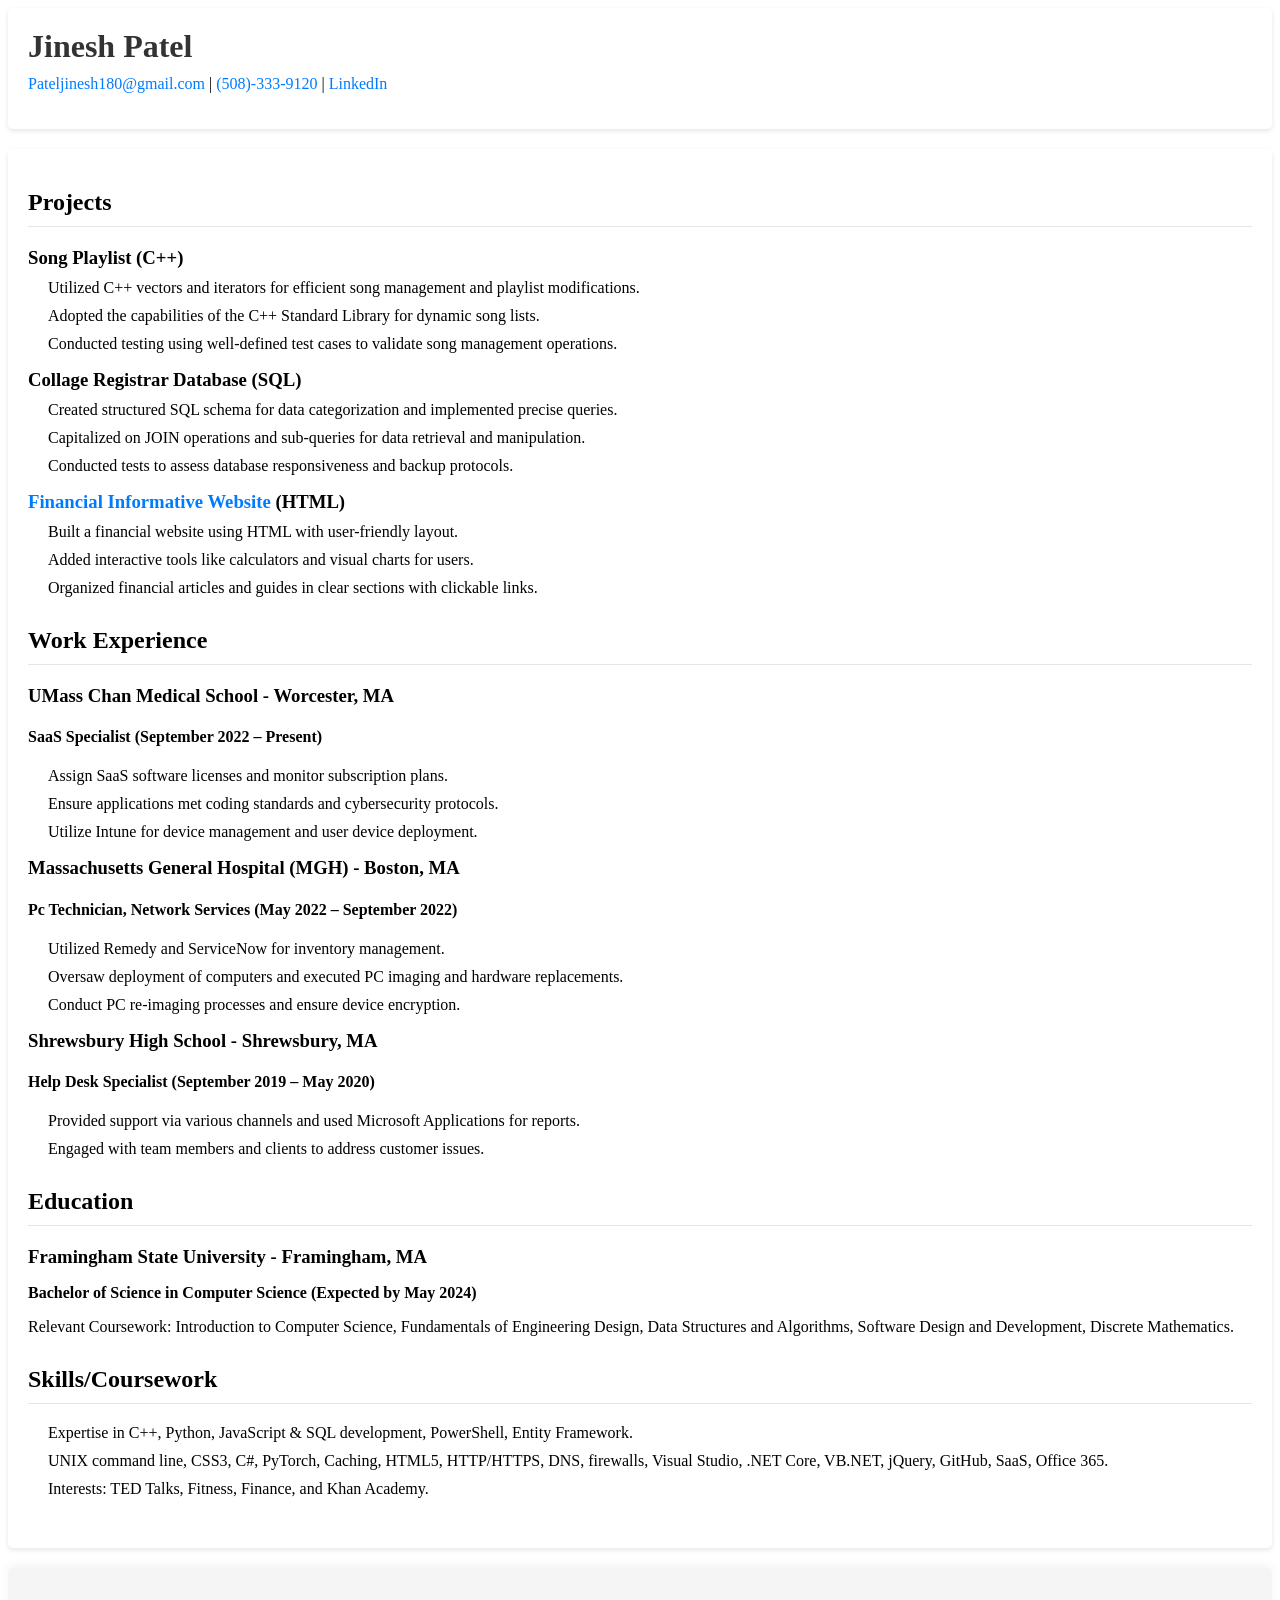
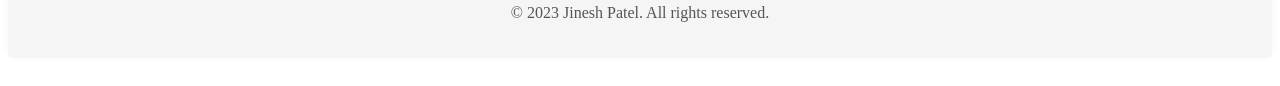
==== index.html @ bb711e5a "Add files via upload" ====
<!DOCTYPE html>
<html lang="en">

<head>
    <meta charset="UTF-8">
    <meta name="viewport" content="width=device-width, initial-scale=1.0">
    <title>Jinesh Patel - Resume</title>
    <link rel="stylesheet" type="text/css" href="styles.css">
    <style>
    body {
        display: flex;
        flex-direction: column;
        min-height: 100vh;
    }
        main {
        flex: 1;
    }

        section {
        margin-bottom: 30px;
    }

        header, main, footer {
            background-color: #fff;
            margin-bottom: 20px;
            padding: 20px;
            border-radius: 5px;
            box-shadow: 0px 2px 5px rgba(0, 0, 0, 0.1);
        }

        header h1 {
            margin: 0;
            color: #333;
        }

        header p {
            margin-top: 10px;
        }

        a {
            color: #007BFF;
            text-decoration: none;
        }

        a:hover {
            text-decoration: underline;
        }

        h2 {
            border-bottom: 1px solid #e5e5e5;
            padding-bottom: 10px;
            margin-top: 20px;
        }

        h3 {
            margin-top: 15px;
            margin-bottom: 10px;
            font-weight: bold;
        }

        ul {
            list-style-type: none;
            padding-left: 20px;
            margin-top: 0;
        }

        li {
            margin-bottom: 10px;
        }

        .skills {
            display: flex;
            flex-wrap: wrap;
            justify-content: start;
        }

        .skills li {
            flex: 0 1 calc(33.333% - 10px);
            box-sizing: border-box;
            margin-right: 10px;
        }


    footer {
        background-color: #f5f5f5;
        color: #555;
        padding: 20px 0;
        text-align: center;
        box-shadow: 0px -3px 10px rgba(0, 0, 0, 0.05);
    }

    .back-to-top {
        position: fixed;
        bottom: 50px;
        right: 20px;
        display: none;
        text-decoration: none;
        background-color: #333;
        color: #fff;
        padding: 10px 15px;
        border-radius: 50%; /* making it circle-shaped */
        font-weight: bold;
        box-shadow: 0 3px 10px rgba(0, 0, 0, 0.2); /* adding a subtle shadow */
        transition: opacity 0.3s ease-in-out;
    }

        .back-to-top:hover {
            opacity: 0.7;
        }
    </style>
</head>

<body>
    <header>
        <h1 class="banner">Jinesh Patel</h1>
        <p><a href="mailto:Pateljinesh180@gmail.com" >Pateljinesh180@gmail.com</a> | <a href="tel:+15083339120">(508)-333-9120</a> | <a href="http://www.linkedin.com/in/jineshptl" target="_blank">LinkedIn</a></p>
    </header>

    <main>
        <section>
            <h2>Projects</h2>
            <article>
                <h3>Song Playlist (C++)</h3>
                <ul>
                    <li>Utilized C++ vectors and iterators for efficient song management and playlist modifications.</li>
                    <li>Adopted the capabilities of the C++ Standard Library for dynamic song lists.</li>
                    <li>Conducted testing using well-defined test cases to validate song management operations.</li>
                </ul>
            </article>

            <article>
                <h3>Collage Registrar Database (SQL)</h3>
                <ul>
                    <li>Created structured SQL schema for data categorization and implemented precise queries.</li>
                    <li>Capitalized on JOIN operations and sub-queries for data retrieval and manipulation.</li>
                    <li>Conducted tests to assess database responsiveness and backup protocols.</li>
                </ul>
            </article>

            <article>
                <h3><a href="https://jineshptl.github.io/Myself/" target="_blank">Financial Informative Website</a> (HTML)</h3>
                <ul>
                    <li>Built a financial website using HTML with user-friendly layout.</li>
                    <li>Added interactive tools like calculators and visual charts for users.</li>
                    <li>Organized financial articles and guides in clear sections with clickable links.</li>
                </ul>
            </article>
        </section>

        <section>
            <h2>Work Experience</h2>
            <!-- UMass Experience -->
            <article>
                <h3>UMass Chan Medical School - Worcester, MA</h3>
                <h4>SaaS Specialist (September 2022 – Present)</h4>
                <ul>
                    <li>Assign SaaS software licenses and monitor subscription plans.</li>
                    <li>Ensure applications met coding standards and cybersecurity protocols.</li>
                    <li>Utilize Intune for device management and user device deployment.</li>
                </ul>
            </article>

            <!-- MGH Experience -->
            <article>
                <h3>Massachusetts General Hospital (MGH) - Boston, MA</h3>
                <h4>Pc Technician, Network Services (May 2022 – September 2022)</h4>
                <ul>
                    <li>Utilized Remedy and ServiceNow for inventory management.</li>
                    <li>Oversaw deployment of computers and executed PC imaging and hardware replacements.</li>
                    <li>Conduct PC re-imaging processes and ensure device encryption.</li>
                </ul>
            </article>

            <!-- Shrewsbury High School Experience -->
            <article>
                <h3>Shrewsbury High School - Shrewsbury, MA</h3>
                <h4>Help Desk Specialist (September 2019 – May 2020)</h4>
                <ul>
                    <li>Provided support via various channels and used Microsoft Applications for reports.</li>
                    <li>Engaged with team members and clients to address customer issues.</li>
                </ul>
            </article>
        </section>

        <section>
            <h2>Education</h2>
            <article>
                <h3>Framingham State University - Framingham, MA</h3>
                <p><strong>Bachelor of Science in Computer Science (Expected by May 2024)</strong></p>
                <p>Relevant Coursework: Introduction to Computer Science, Fundamentals of Engineering Design, Data Structures and Algorithms, Software Design and Development, Discrete Mathematics.</p>
            </article>
        </section>

        <section>
            <h2>Skills/Coursework</h2>
            <ul>
                <li>Expertise in C++, Python, JavaScript & SQL development, PowerShell, Entity Framework.</li>
                <li>UNIX command line, CSS3, C#, PyTorch, Caching, HTML5, HTTP/HTTPS, DNS, firewalls, Visual Studio, .NET Core, VB.NET, jQuery, GitHub, SaaS, Office 365.</li>
                <li>Interests: TED Talks, Fitness, Finance, and Khan Academy.</li>
            </ul>
        </section>
    </main>

    <footer>
        <p>&copy; 2023 Jinesh Patel. All rights reserved.</p>
    </footer>

    <a href="#" class="back-to-top">Back to Top</a>

    <script>
        // Debounce function to limit the frequency of scroll event
        function debounce(func, wait = 10, immediate = true) {
            let timeout;
            return function () {
                const context = this,
                    args = arguments;
                const later = function () {
                    timeout = null;
                    if (!immediate) func.apply(context, args);
                };
                const callNow = immediate && !timeout;
                clearTimeout(timeout);
                timeout = setTimeout(later, wait);
                if (callNow) func.apply(context, args);
            };
        }

        // Smooth scroll to top when clicking the "Back to Top" button
        document.querySelector('.back-to-top').addEventListener('click', function (e) {
            e.preventDefault();
            window.scrollTo({ top: 0, behavior: 'smooth' });
        });

        // Display the "Back to Top" button when scrolled down
        function displayBackToTopBtn() {
            const scrollPosition = window.scrollY;
            const backToTopBtn = document.querySelector('.back-to-top');

            if (scrollPosition > 200) {
                backToTopBtn.style.display = 'block';
            } else {
                backToTopBtn.style.display = 'none';
            }
        }

        window.addEventListener('scroll', debounce(displayBackToTopBtn));
    </script>
</body>

</html>
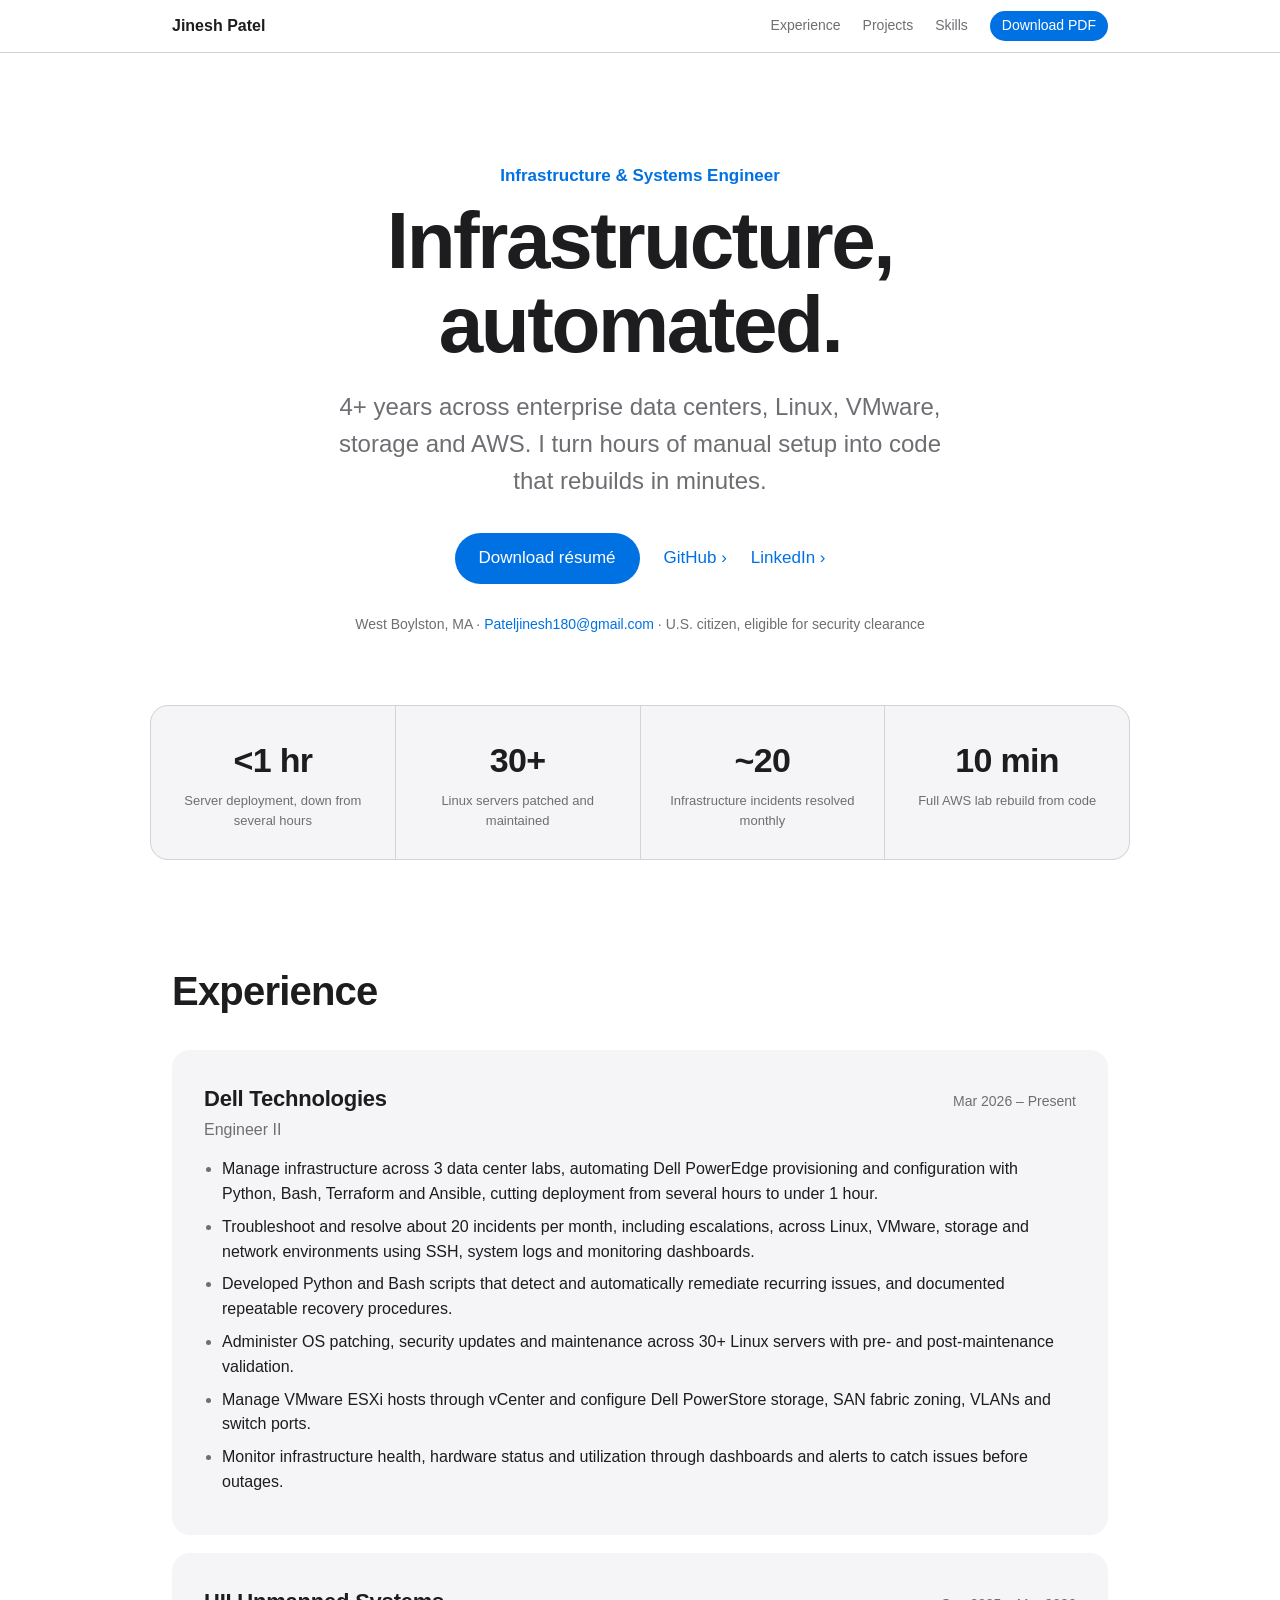
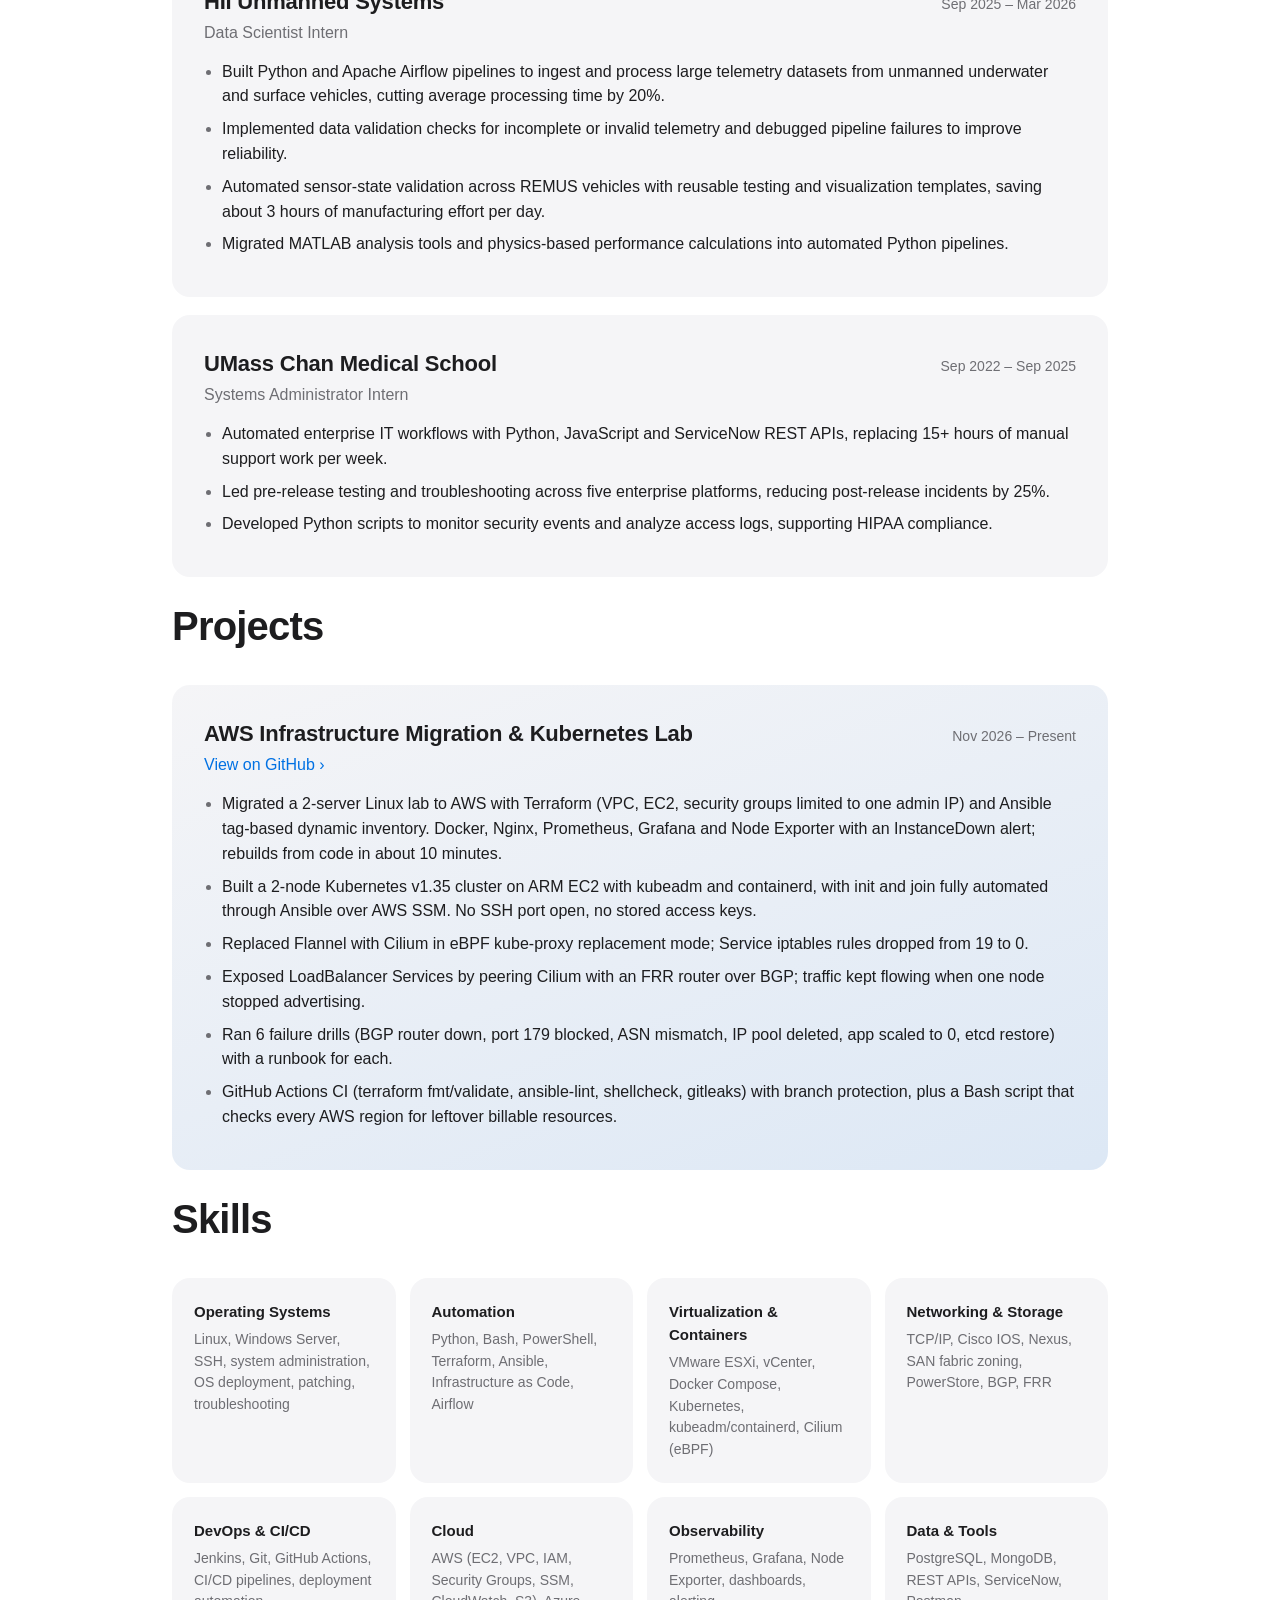
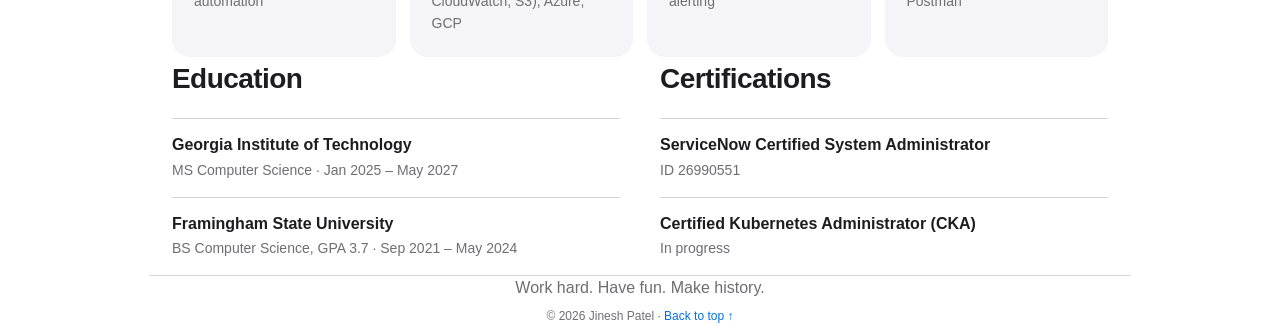
==== commit c5dac87c: "Redesign resume site with 2026 resume" ====
--- a/index.html
+++ b/index.html
@@ -1,250 +1,119 @@
 <!DOCTYPE html>
 <html lang="en">
-
 <head>
-    <meta charset="UTF-8">
-    <meta name="viewport" content="width=device-width, initial-scale=1.0">
-    <title>Jinesh Patel - Resume</title>
-    <link rel="stylesheet" type="text/css" href="styles.css">
-    <style>
-    body {
-        display: flex;
-        flex-direction: column;
-        min-height: 100vh;
-    }
-        main {
-        flex: 1;
-    }
-
-        section {
-        margin-bottom: 30px;
-    }
-
-        header, main, footer {
-            background-color: #fff;
-            margin-bottom: 20px;
-            padding: 20px;
-            border-radius: 5px;
-            box-shadow: 0px 2px 5px rgba(0, 0, 0, 0.1);
-        }
-
-        header h1 {
-            margin: 0;
-            color: #333;
-        }
-
-        header p {
-            margin-top: 10px;
-        }
-
-        a {
-            color: #007BFF;
-            text-decoration: none;
-        }
-
-        a:hover {
-            text-decoration: underline;
-        }
-
-        h2 {
-            border-bottom: 1px solid #e5e5e5;
-            padding-bottom: 10px;
-            margin-top: 20px;
-        }
-
-        h3 {
-            margin-top: 15px;
-            margin-bottom: 10px;
-            font-weight: bold;
-        }
-
-        ul {
-            list-style-type: none;
-            padding-left: 20px;
-            margin-top: 0;
-        }
-
-        li {
-            margin-bottom: 10px;
-        }
-
-        .skills {
-            display: flex;
-            flex-wrap: wrap;
-            justify-content: start;
-        }
-
-        .skills li {
-            flex: 0 1 calc(33.333% - 10px);
-            box-sizing: border-box;
-            margin-right: 10px;
-        }
-
-
-    footer {
-        background-color: #f5f5f5;
-        color: #555;
-        padding: 20px 0;
-        text-align: center;
-        box-shadow: 0px -3px 10px rgba(0, 0, 0, 0.05);
-    }
-
-    .back-to-top {
-        position: fixed;
-        bottom: 50px;
-        right: 20px;
-        display: none;
-        text-decoration: none;
-        background-color: #333;
-        color: #fff;
-        padding: 10px 15px;
-        border-radius: 50%; /* making it circle-shaped */
-        font-weight: bold;
-        box-shadow: 0 3px 10px rgba(0, 0, 0, 0.2); /* adding a subtle shadow */
-        transition: opacity 0.3s ease-in-out;
-    }
-
-        .back-to-top:hover {
-            opacity: 0.7;
-        }
-    </style>
+  <meta charset="UTF-8">
+  <meta name="viewport" content="width=device-width, initial-scale=1.0">
+  <title>Jinesh Patel · Infrastructure Engineer</title>
+  <meta name="description" content="Jinesh Patel, Infrastructure and Systems Engineer. Linux, VMware, AWS, Kubernetes, Terraform, Ansible.">
+  <meta name="color-scheme" content="light dark">
+  <link rel="stylesheet" href="style.css">
 </head>
-
 <body>
-    <header>
-        <h1 class="banner">Jinesh Patel</h1>
-        <p><a href="mailto:Pateljinesh180@gmail.com" >Pateljinesh180@gmail.com</a> | <a href="tel:+15083339120">(508)-333-9120</a> | <a href="http://www.linkedin.com/in/jineshptl" target="_blank">LinkedIn</a></p>
-    </header>
-
-    <main>
-        <section>
-            <h2>Projects</h2>
-            <article>
-                <h3>Song Playlist (C++)</h3>
-                <ul>
-                    <li>Utilized C++ vectors and iterators for efficient song management and playlist modifications.</li>
-                    <li>Adopted the capabilities of the C++ Standard Library for dynamic song lists.</li>
-                    <li>Conducted testing using well-defined test cases to validate song management operations.</li>
-                </ul>
-            </article>
-
-            <article>
-                <h3>Collage Registrar Database (SQL)</h3>
-                <ul>
-                    <li>Created structured SQL schema for data categorization and implemented precise queries.</li>
-                    <li>Capitalized on JOIN operations and sub-queries for data retrieval and manipulation.</li>
-                    <li>Conducted tests to assess database responsiveness and backup protocols.</li>
-                </ul>
-            </article>
-
-            <article>
-                <h3><a href="https://jineshptl.github.io/Myself/" target="_blank">Financial Informative Website</a> (HTML)</h3>
-                <ul>
-                    <li>Built a financial website using HTML with user-friendly layout.</li>
-                    <li>Added interactive tools like calculators and visual charts for users.</li>
-                    <li>Organized financial articles and guides in clear sections with clickable links.</li>
-                </ul>
-            </article>
-        </section>
-
-        <section>
-            <h2>Work Experience</h2>
-            <!-- UMass Experience -->
-            <article>
-                <h3>UMass Chan Medical School - Worcester, MA</h3>
-                <h4>SaaS Specialist (September 2022 – Present)</h4>
-                <ul>
-                    <li>Assign SaaS software licenses and monitor subscription plans.</li>
-                    <li>Ensure applications met coding standards and cybersecurity protocols.</li>
-                    <li>Utilize Intune for device management and user device deployment.</li>
-                </ul>
-            </article>
-
-            <!-- MGH Experience -->
-            <article>
-                <h3>Massachusetts General Hospital (MGH) - Boston, MA</h3>
-                <h4>Pc Technician, Network Services (May 2022 – September 2022)</h4>
-                <ul>
-                    <li>Utilized Remedy and ServiceNow for inventory management.</li>
-                    <li>Oversaw deployment of computers and executed PC imaging and hardware replacements.</li>
-                    <li>Conduct PC re-imaging processes and ensure device encryption.</li>
-                </ul>
-            </article>
-
-            <!-- Shrewsbury High School Experience -->
-            <article>
-                <h3>Shrewsbury High School - Shrewsbury, MA</h3>
-                <h4>Help Desk Specialist (September 2019 – May 2020)</h4>
-                <ul>
-                    <li>Provided support via various channels and used Microsoft Applications for reports.</li>
-                    <li>Engaged with team members and clients to address customer issues.</li>
-                </ul>
-            </article>
-        </section>
-
-        <section>
-            <h2>Education</h2>
-            <article>
-                <h3>Framingham State University - Framingham, MA</h3>
-                <p><strong>Bachelor of Science in Computer Science (Expected by May 2024)</strong></p>
-                <p>Relevant Coursework: Introduction to Computer Science, Fundamentals of Engineering Design, Data Structures and Algorithms, Software Design and Development, Discrete Mathematics.</p>
-            </article>
-        </section>
-
-        <section>
-            <h2>Skills/Coursework</h2>
-            <ul>
-                <li>Expertise in C++, Python, JavaScript & SQL development, PowerShell, Entity Framework.</li>
-                <li>UNIX command line, CSS3, C#, PyTorch, Caching, HTML5, HTTP/HTTPS, DNS, firewalls, Visual Studio, .NET Core, VB.NET, jQuery, GitHub, SaaS, Office 365.</li>
-                <li>Interests: TED Talks, Fitness, Finance, and Khan Academy.</li>
-            </ul>
-        </section>
-    </main>
-
-    <footer>
-        <p>&copy; 2023 Jinesh Patel. All rights reserved.</p>
-    </footer>
-
-    <a href="#" class="back-to-top">Back to Top</a>
-
-    <script>
-        // Debounce function to limit the frequency of scroll event
-        function debounce(func, wait = 10, immediate = true) {
-            let timeout;
-            return function () {
-                const context = this,
-                    args = arguments;
-                const later = function () {
-                    timeout = null;
-                    if (!immediate) func.apply(context, args);
-                };
-                const callNow = immediate && !timeout;
-                clearTimeout(timeout);
-                timeout = setTimeout(later, wait);
-                if (callNow) func.apply(context, args);
-            };
-        }
-
-        // Smooth scroll to top when clicking the "Back to Top" button
-        document.querySelector('.back-to-top').addEventListener('click', function (e) {
-            e.preventDefault();
-            window.scrollTo({ top: 0, behavior: 'smooth' });
-        });
-
-        // Display the "Back to Top" button when scrolled down
-        function displayBackToTopBtn() {
-            const scrollPosition = window.scrollY;
-            const backToTopBtn = document.querySelector('.back-to-top');
-
-            if (scrollPosition > 200) {
-                backToTopBtn.style.display = 'block';
-            } else {
-                backToTopBtn.style.display = 'none';
-            }
-        }
-
-        window.addEventListener('scroll', debounce(displayBackToTopBtn));
-    </script>
+<nav>
+  <div class="wrap nav-inner">
+    <a href="#top" class="brand">Jinesh Patel</a>
+    <div class="nav-links">
+      <a href="#experience">Experience</a>
+      <a href="#projects">Projects</a>
+      <a href="#skills">Skills</a>
+      <a href="Jinesh_Patel_Resume.pdf" class="pill" download>Download PDF</a>
+    </div>
+  </div>
+</nav>
+<header id="top" class="hero wrap">
+  <p class="eyebrow">Infrastructure &amp; Systems Engineer</p>
+  <h1>Infrastructure,<br>automated.</h1>
+  <p class="lede">4+ years across enterprise data centers, Linux, VMware, storage and AWS. I turn hours of manual setup into code that rebuilds in minutes.</p>
+  <div class="cta">
+    <a class="btn primary" href="Jinesh_Patel_Resume.pdf" download>Download résumé</a>
+    <a class="btn link" href="https://github.com/jineshptl">GitHub ›</a>
+    <a class="btn link" href="https://www.linkedin.com/in/jineshptl/">LinkedIn ›</a>
+  </div>
+  <p class="meta">West Boylston, MA · <a href="mailto:Pateljinesh180@gmail.com">Pateljinesh180@gmail.com</a> · U.S. citizen, eligible for security clearance</p>
+</header>
+<section class="stats wrap">
+  <div><span class="num">&lt;1 hr</span><span class="label">Server deployment, down from several hours</span></div>
+  <div><span class="num">30+</span><span class="label">Linux servers patched and maintained</span></div>
+  <div><span class="num">~20</span><span class="label">Infrastructure incidents resolved monthly</span></div>
+  <div><span class="num">10 min</span><span class="label">Full AWS lab rebuild from code</span></div>
+</section>
+<section id="experience" class="wrap">
+  <h2>Experience</h2>
+  <article class="card">
+    <div class="row"><h3>Dell Technologies</h3><span class="date">Mar 2026 – Present</span></div>
+    <p class="role">Engineer II</p>
+    <ul>
+      <li>Manage infrastructure across 3 data center labs, automating Dell PowerEdge provisioning and configuration with Python, Bash, Terraform and Ansible, cutting deployment from several hours to under 1 hour.</li>
+      <li>Troubleshoot and resolve about 20 incidents per month, including escalations, across Linux, VMware, storage and network environments using SSH, system logs and monitoring dashboards.</li>
+      <li>Developed Python and Bash scripts that detect and automatically remediate recurring issues, and documented repeatable recovery procedures.</li>
+      <li>Administer OS patching, security updates and maintenance across 30+ Linux servers with pre- and post-maintenance validation.</li>
+      <li>Manage VMware ESXi hosts through vCenter and configure Dell PowerStore storage, SAN fabric zoning, VLANs and switch ports.</li>
+      <li>Monitor infrastructure health, hardware status and utilization through dashboards and alerts to catch issues before outages.</li>
+    </ul>
+  </article>
+  <article class="card">
+    <div class="row"><h3>HII Unmanned Systems</h3><span class="date">Sep 2025 – Mar 2026</span></div>
+    <p class="role">Data Scientist Intern</p>
+    <ul>
+      <li>Built Python and Apache Airflow pipelines to ingest and process large telemetry datasets from unmanned underwater and surface vehicles, cutting average processing time by 20%.</li>
+      <li>Implemented data validation checks for incomplete or invalid telemetry and debugged pipeline failures to improve reliability.</li>
+      <li>Automated sensor-state validation across REMUS vehicles with reusable testing and visualization templates, saving about 3 hours of manufacturing effort per day.</li>
+      <li>Migrated MATLAB analysis tools and physics-based performance calculations into automated Python pipelines.</li>
+    </ul>
+  </article>
+  <article class="card">
+    <div class="row"><h3>UMass Chan Medical School</h3><span class="date">Sep 2022 – Sep 2025</span></div>
+    <p class="role">Systems Administrator Intern</p>
+    <ul>
+      <li>Automated enterprise IT workflows with Python, JavaScript and ServiceNow REST APIs, replacing 15+ hours of manual support work per week.</li>
+      <li>Led pre-release testing and troubleshooting across five enterprise platforms, reducing post-release incidents by 25%.</li>
+      <li>Developed Python scripts to monitor security events and analyze access logs, supporting HIPAA compliance.</li>
+    </ul>
+  </article>
+</section>
+<section id="projects" class="wrap">
+  <h2>Projects</h2>
+  <article class="card feature">
+    <div class="row"><h3>AWS Infrastructure Migration &amp; Kubernetes Lab</h3><span class="date">Nov 2026 – Present</span></div>
+    <p class="role"><a href="https://github.com/jineshptl/aws-infrastructure-migration">View on GitHub ›</a></p>
+    <ul>
+      <li>Migrated a 2-server Linux lab to AWS with Terraform (VPC, EC2, security groups limited to one admin IP) and Ansible tag-based dynamic inventory. Docker, Nginx, Prometheus, Grafana and Node Exporter with an InstanceDown alert; rebuilds from code in about 10 minutes.</li>
+      <li>Built a 2-node Kubernetes v1.35 cluster on ARM EC2 with kubeadm and containerd, with init and join fully automated through Ansible over AWS SSM. No SSH port open, no stored access keys.</li>
+      <li>Replaced Flannel with Cilium in eBPF kube-proxy replacement mode; Service iptables rules dropped from 19 to 0.</li>
+      <li>Exposed LoadBalancer Services by peering Cilium with an FRR router over BGP; traffic kept flowing when one node stopped advertising.</li>
+      <li>Ran 6 failure drills (BGP router down, port 179 blocked, ASN mismatch, IP pool deleted, app scaled to 0, etcd restore) with a runbook for each.</li>
+      <li>GitHub Actions CI (terraform fmt/validate, ansible-lint, shellcheck, gitleaks) with branch protection, plus a Bash script that checks every AWS region for leftover billable resources.</li>
+    </ul>
+  </article>
+</section>
+<section id="skills" class="wrap">
+  <h2>Skills</h2>
+  <div class="grid">
+    <div class="tile"><h4>Operating Systems</h4><p>Linux, Windows Server, SSH, system administration, OS deployment, patching, troubleshooting</p></div>
+    <div class="tile"><h4>Automation</h4><p>Python, Bash, PowerShell, Terraform, Ansible, Infrastructure as Code, Airflow</p></div>
+    <div class="tile"><h4>Virtualization &amp; Containers</h4><p>VMware ESXi, vCenter, Docker Compose, Kubernetes, kubeadm/containerd, Cilium (eBPF)</p></div>
+    <div class="tile"><h4>Networking &amp; Storage</h4><p>TCP/IP, Cisco IOS, Nexus, SAN fabric zoning, PowerStore, BGP, FRR</p></div>
+    <div class="tile"><h4>DevOps &amp; CI/CD</h4><p>Jenkins, Git, GitHub Actions, CI/CD pipelines, deployment automation</p></div>
+    <div class="tile"><h4>Cloud</h4><p>AWS (EC2, VPC, IAM, Security Groups, SSM, CloudWatch, S3), Azure, GCP</p></div>
+    <div class="tile"><h4>Observability</h4><p>Prometheus, Grafana, Node Exporter, dashboards, alerting</p></div>
+    <div class="tile"><h4>Data &amp; Tools</h4><p>PostgreSQL, MongoDB, REST APIs, ServiceNow, Postman</p></div>
+  </div>
+</section>
+<section id="education" class="wrap two-col">
+  <div>
+    <h2>Education</h2>
+    <div class="line"><strong>Georgia Institute of Technology</strong><span>MS Computer Science · Jan 2025 – May 2027</span></div>
+    <div class="line"><strong>Framingham State University</strong><span>BS Computer Science, GPA 3.7 · Sep 2021 – May 2024</span></div>
+  </div>
+  <div>
+    <h2>Certifications</h2>
+    <div class="line"><strong>ServiceNow Certified System Administrator</strong><span>ID 26990551</span></div>
+    <div class="line"><strong>Certified Kubernetes Administrator (CKA)</strong><span>In progress</span></div>
+  </div>
+</section>
+<footer class="wrap">
+  <p>Work hard. Have fun. Make history.</p>
+  <p class="fine">© 2026 Jinesh Patel · <a href="#top">Back to top ↑</a></p>
+</footer>
 </body>
-
-</html>+</html>
--- a/style.css
+++ b/style.css
@@ -0,0 +1,94 @@
+:root {
+  --bg: #ffffff;
+  --bg-alt: #f5f5f7;
+  --text: #1d1d1f;
+  --muted: #6e6e73;
+  --line: #d2d2d7;
+  --accent: #0071e3;
+}
+@media (prefers-color-scheme: dark) {
+  :root {
+    --bg: #000000;
+    --bg-alt: #161617;
+    --text: #f5f5f7;
+    --muted: #a1a1a6;
+    --line: #333336;
+    --accent: #2997ff;
+  }
+}
+* { box-sizing: border-box; margin: 0; padding: 0; }
+html { scroll-behavior: smooth; scroll-padding-top: 64px; }
+body {
+  font-family: -apple-system, BlinkMacSystemFont, "SF Pro Text", "Inter", "Helvetica Neue", Arial, sans-serif;
+  background: var(--bg);
+  color: var(--text);
+  line-height: 1.55;
+  -webkit-font-smoothing: antialiased;
+}
+a { color: var(--accent); text-decoration: none; }
+a:hover { text-decoration: underline; }
+.wrap { max-width: 980px; margin: 0 auto; padding: 0 22px; }
+nav {
+  position: sticky; top: 0; z-index: 10;
+  background: color-mix(in srgb, var(--bg) 72%, transparent);
+  backdrop-filter: saturate(180%) blur(20px);
+  -webkit-backdrop-filter: saturate(180%) blur(20px);
+  border-bottom: 1px solid var(--line);
+}
+.nav-inner { display: flex; justify-content: space-between; align-items: center; height: 52px; }
+.brand { color: var(--text); font-weight: 600; }
+.nav-links { display: flex; gap: 22px; align-items: center; font-size: 14px; }
+.nav-links a { color: var(--muted); }
+.nav-links a:hover { color: var(--text); text-decoration: none; }
+.nav-links .pill { color: #fff; background: var(--accent); padding: 4px 12px; border-radius: 980px; }
+.hero { text-align: center; padding-top: 110px; padding-bottom: 70px; }
+.eyebrow { color: var(--accent); font-weight: 600; font-size: 17px; margin-bottom: 10px; }
+h1 { font-size: clamp(44px, 8vw, 80px); line-height: 1.04; letter-spacing: -0.03em; font-weight: 700; }
+.lede { font-size: clamp(19px, 2.4vw, 24px); color: var(--muted); max-width: 640px; margin: 22px auto 0; }
+.cta { display: flex; gap: 24px; justify-content: center; align-items: center; margin-top: 34px; flex-wrap: wrap; }
+.btn { font-size: 17px; }
+.btn.primary { background: var(--accent); color: #fff; padding: 12px 24px; border-radius: 980px; }
+.btn.primary:hover { text-decoration: none; filter: brightness(1.08); }
+.meta { margin-top: 30px; font-size: 14px; color: var(--muted); }
+.stats {
+  display: grid; grid-template-columns: repeat(4, 1fr); gap: 1px;
+  background: var(--line); border: 1px solid var(--line); border-radius: 18px; overflow: hidden;
+  padding: 0; margin-bottom: 100px;
+}
+.stats div { background: var(--bg-alt); padding: 28px 20px; text-align: center; }
+.num { display: block; font-size: 34px; font-weight: 700; letter-spacing: -0.02em; }
+.label { display: block; font-size: 13px; color: var(--muted); margin-top: 4px; }
+section { margin-bottom: 100px; }
+h2 { font-size: 40px; letter-spacing: -0.02em; margin-bottom: 28px; }
+.card { background: var(--bg-alt); border-radius: 18px; padding: 32px; margin-bottom: 18px; }
+.card.feature { background: linear-gradient(160deg, var(--bg-alt), color-mix(in srgb, var(--accent) 10%, var(--bg-alt))); }
+.row { display: flex; justify-content: space-between; align-items: baseline; gap: 16px; flex-wrap: wrap; }
+h3 { font-size: 22px; letter-spacing: -0.01em; }
+.date { color: var(--muted); font-size: 14px; white-space: nowrap; }
+.role { color: var(--muted); margin: 2px 0 14px; }
+ul { padding-left: 18px; }
+li { margin-bottom: 8px; }
+li::marker { color: var(--muted); }
+.grid { display: grid; grid-template-columns: repeat(auto-fill, minmax(220px, 1fr)); gap: 14px; }
+.tile { background: var(--bg-alt); border-radius: 18px; padding: 22px; }
+h4 { font-size: 15px; margin-bottom: 6px; }
+.tile p { font-size: 14px; color: var(--muted); }
+.two-col { display: grid; grid-template-columns: 1fr 1fr; gap: 40px; }
+.two-col h2 { font-size: 28px; margin-bottom: 18px; }
+.line { padding: 14px 0; border-top: 1px solid var(--line); }
+.line strong { display: block; }
+.line span { color: var(--muted); font-size: 14px; }
+footer { text-align: center; padding: 30px 22px 60px; border-top: 1px solid var(--line); color: var(--muted); }
+.fine { font-size: 12px; margin-top: 6px; }
+@media (max-width: 720px) {
+  .stats { grid-template-columns: 1fr 1fr; }
+  .two-col { grid-template-columns: 1fr; }
+  .nav-links a:not(.pill) { display: none; }
+  .card { padding: 24px; }
+}
+@media print {
+  nav, .cta, footer { display: none; }
+  body { background: #fff; color: #000; }
+  .card, .tile, .stats div { background: #fff; }
+  .hero { padding-top: 0; }
+}
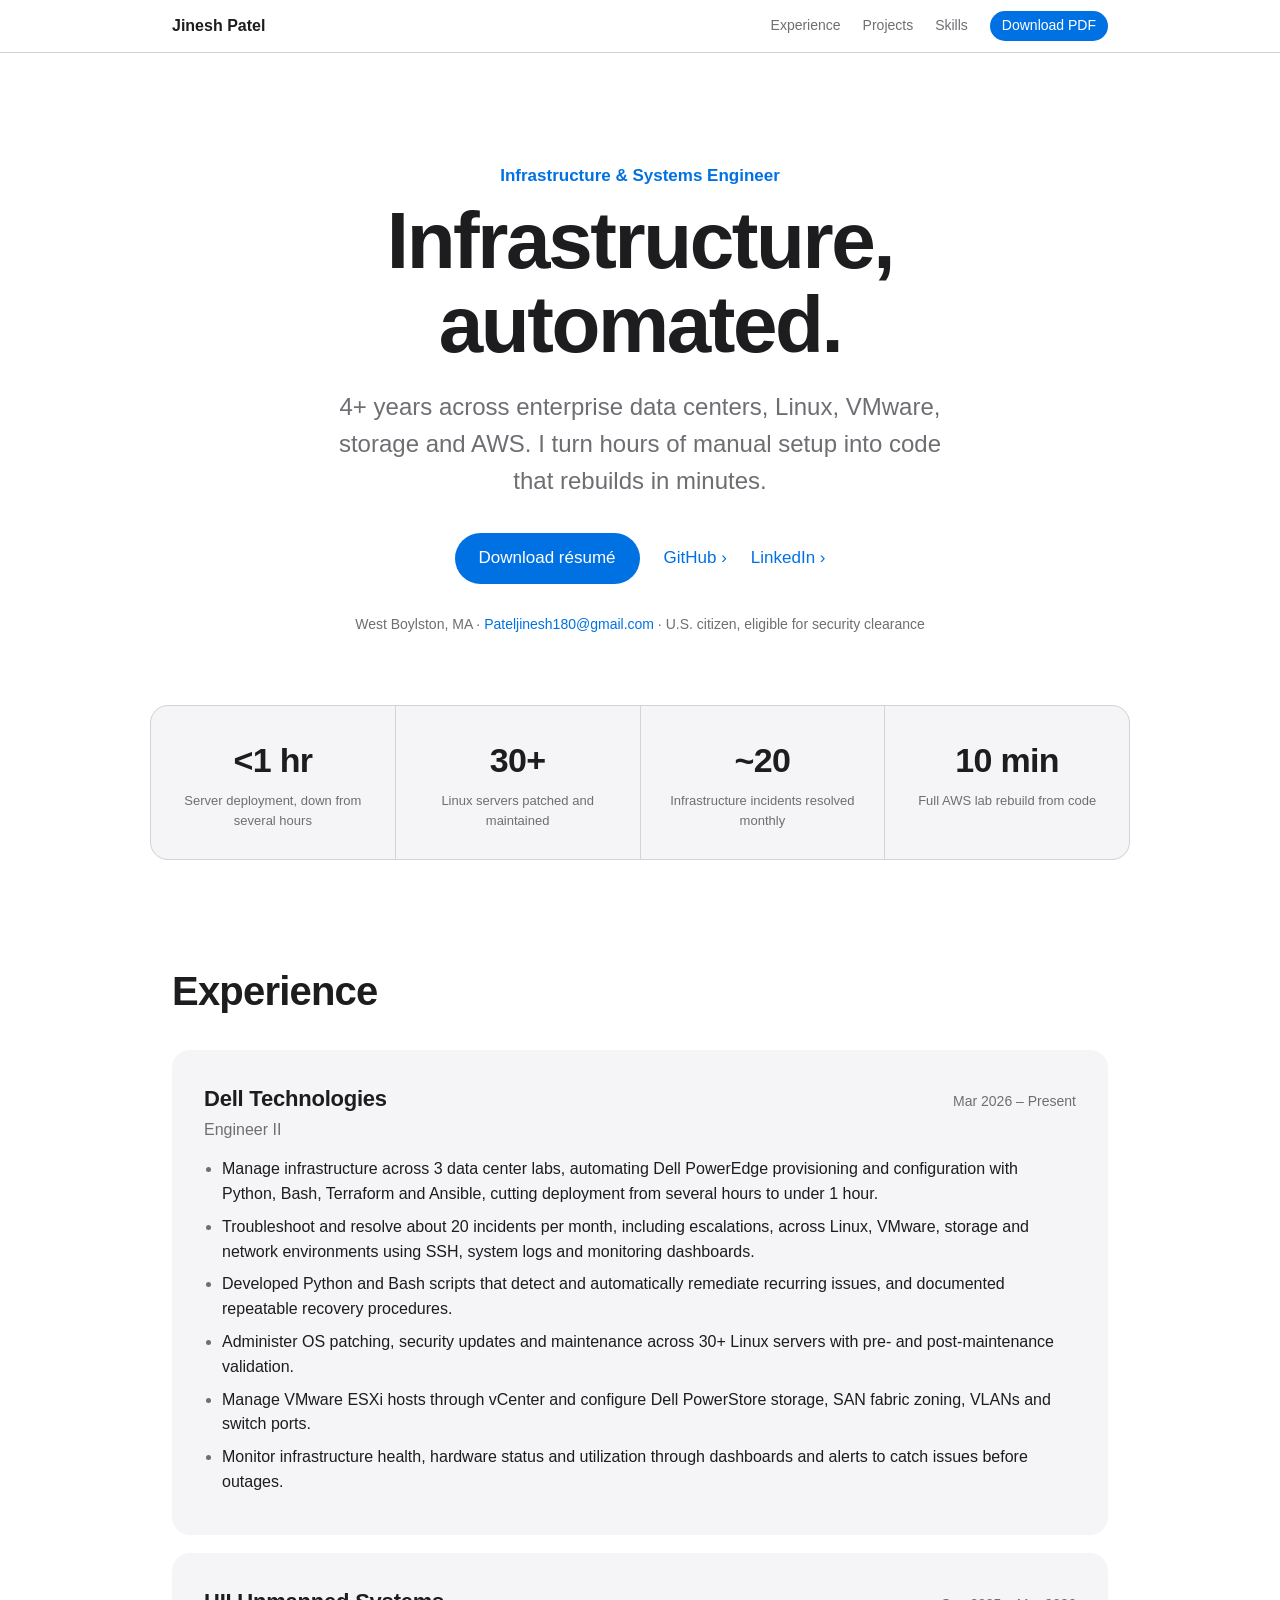
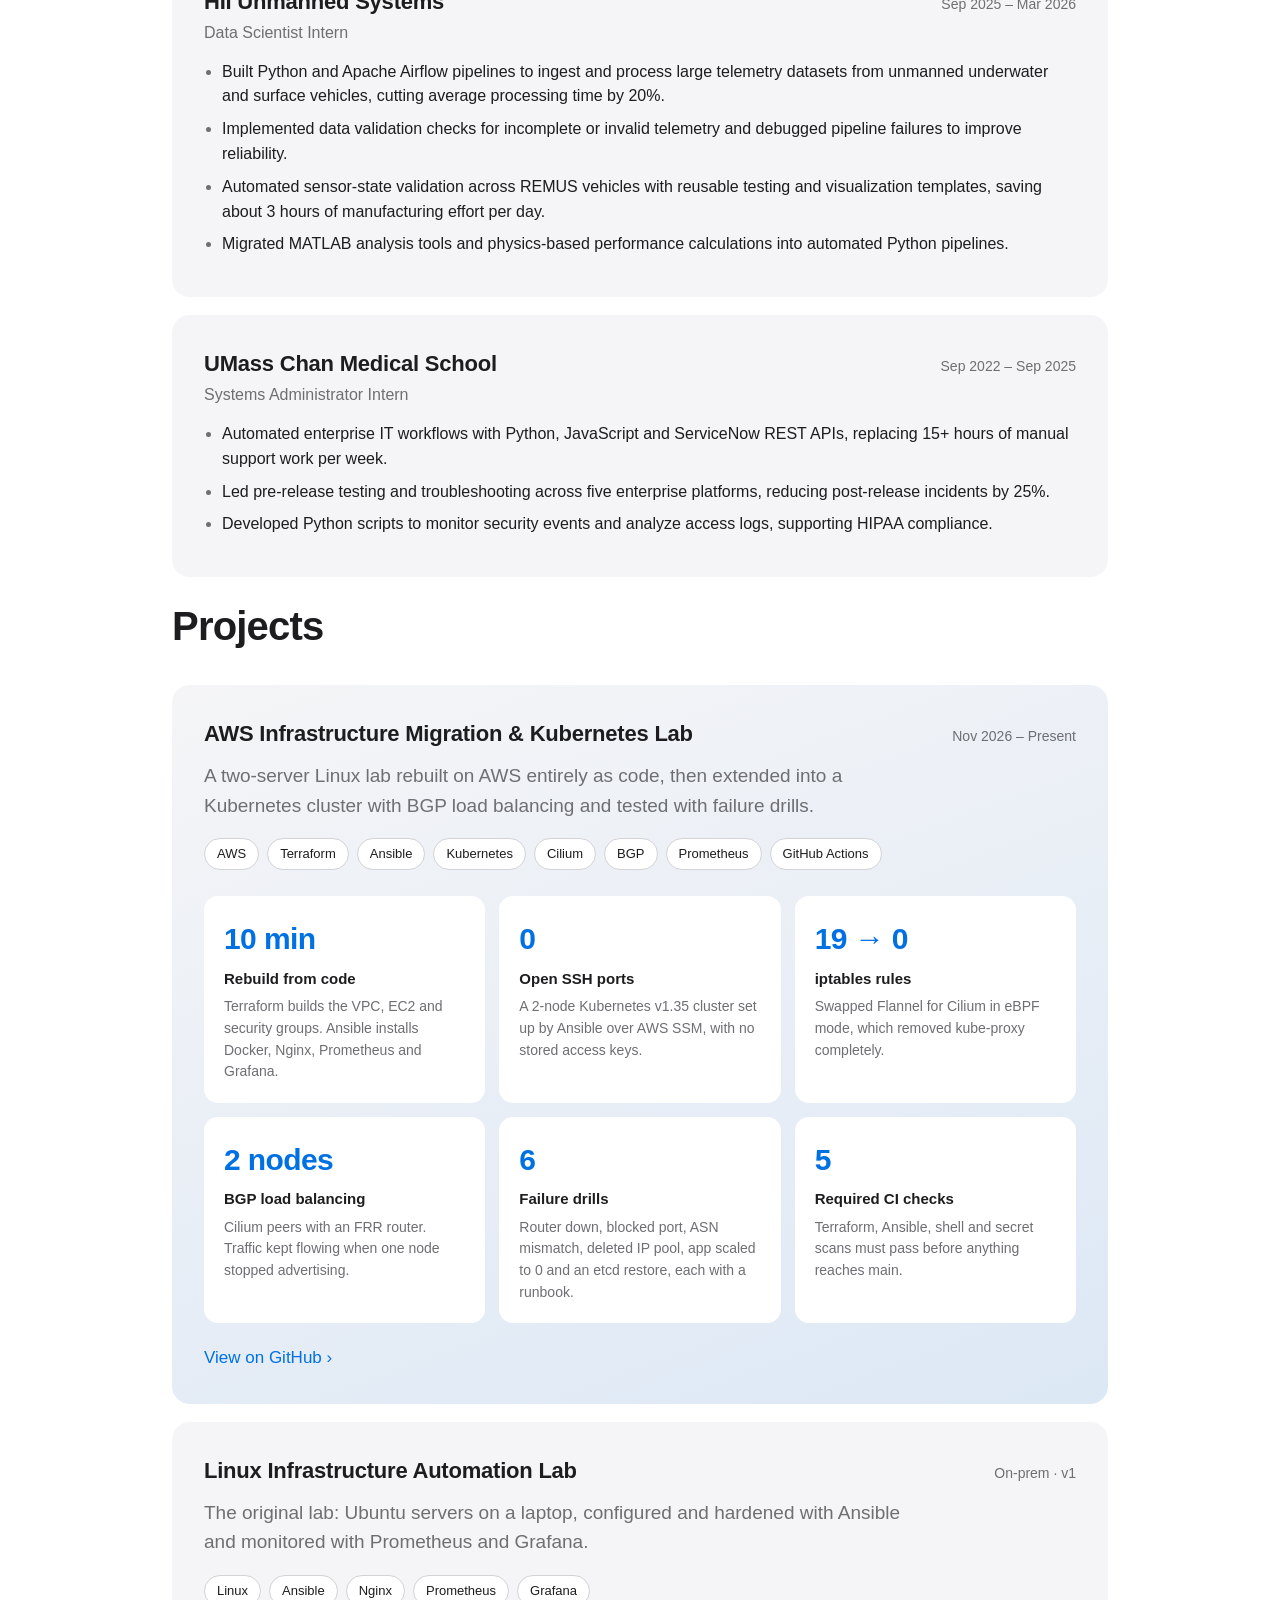
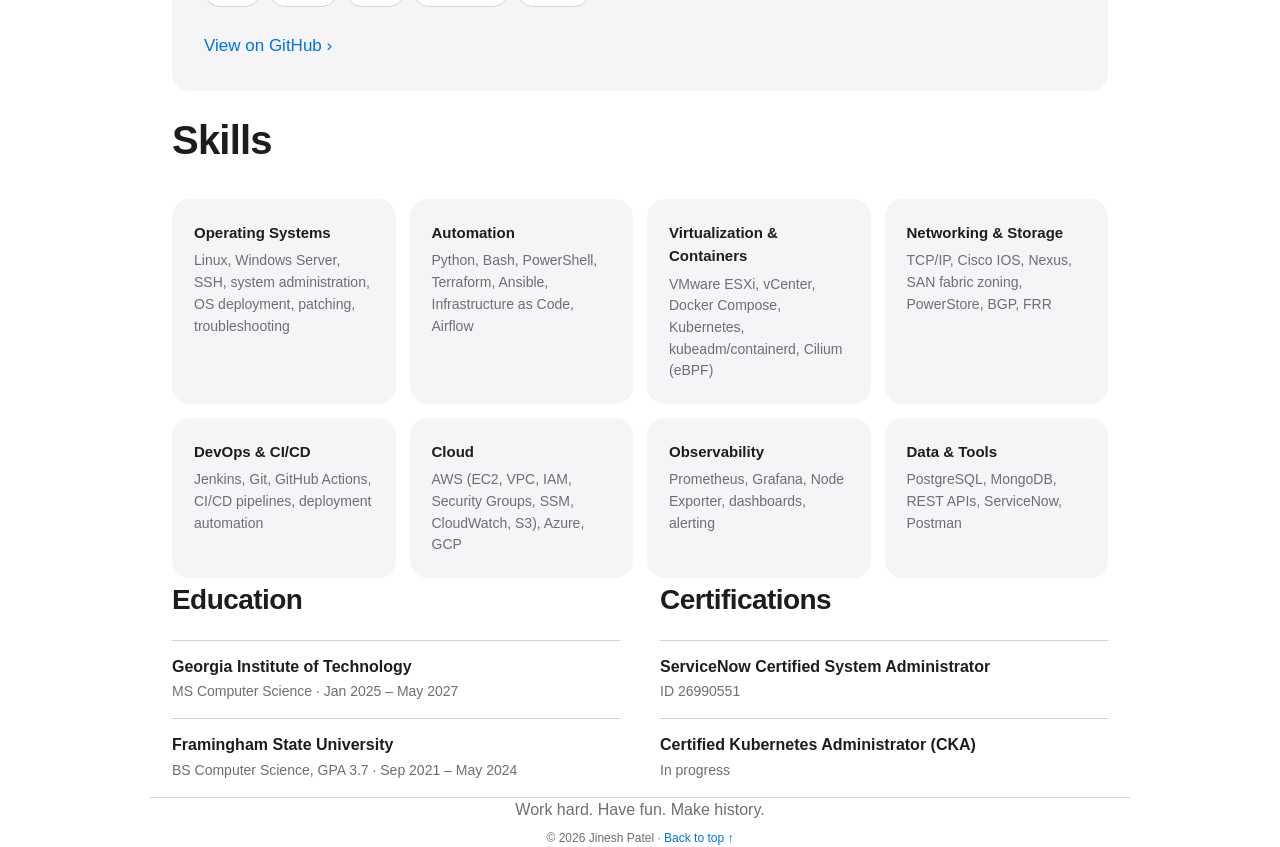
==== commit 456eb26a: "Redesign projects section" ====
--- a/index.html
+++ b/index.html
@@ -73,17 +73,29 @@
 </section>
 <section id="projects" class="wrap">
   <h2>Projects</h2>
+
   <article class="card feature">
     <div class="row"><h3>AWS Infrastructure Migration &amp; Kubernetes Lab</h3><span class="date">Nov 2026 – Present</span></div>
-    <p class="role"><a href="https://github.com/jineshptl/aws-infrastructure-migration">View on GitHub ›</a></p>
-    <ul>
-      <li>Migrated a 2-server Linux lab to AWS with Terraform (VPC, EC2, security groups limited to one admin IP) and Ansible tag-based dynamic inventory. Docker, Nginx, Prometheus, Grafana and Node Exporter with an InstanceDown alert; rebuilds from code in about 10 minutes.</li>
-      <li>Built a 2-node Kubernetes v1.35 cluster on ARM EC2 with kubeadm and containerd, with init and join fully automated through Ansible over AWS SSM. No SSH port open, no stored access keys.</li>
-      <li>Replaced Flannel with Cilium in eBPF kube-proxy replacement mode; Service iptables rules dropped from 19 to 0.</li>
-      <li>Exposed LoadBalancer Services by peering Cilium with an FRR router over BGP; traffic kept flowing when one node stopped advertising.</li>
-      <li>Ran 6 failure drills (BGP router down, port 179 blocked, ASN mismatch, IP pool deleted, app scaled to 0, etcd restore) with a runbook for each.</li>
-      <li>GitHub Actions CI (terraform fmt/validate, ansible-lint, shellcheck, gitleaks) with branch protection, plus a Bash script that checks every AWS region for leftover billable resources.</li>
-    </ul>
+    <p class="summary">A two-server Linux lab rebuilt on AWS entirely as code, then extended into a Kubernetes cluster with BGP load balancing and tested with failure drills.</p>
+    <div class="chips">
+      <span>AWS</span><span>Terraform</span><span>Ansible</span><span>Kubernetes</span><span>Cilium</span><span>BGP</span><span>Prometheus</span><span>GitHub Actions</span>
+    </div>
+    <div class="highlights">
+      <div class="hl"><span class="big">10 min</span><h4>Rebuild from code</h4><p>Terraform builds the VPC, EC2 and security groups. Ansible installs Docker, Nginx, Prometheus and Grafana.</p></div>
+      <div class="hl"><span class="big">0</span><h4>Open SSH ports</h4><p>A 2-node Kubernetes v1.35 cluster set up by Ansible over AWS SSM, with no stored access keys.</p></div>
+      <div class="hl"><span class="big">19 → 0</span><h4>iptables rules</h4><p>Swapped Flannel for Cilium in eBPF mode, which removed kube-proxy completely.</p></div>
+      <div class="hl"><span class="big">2 nodes</span><h4>BGP load balancing</h4><p>Cilium peers with an FRR router. Traffic kept flowing when one node stopped advertising.</p></div>
+      <div class="hl"><span class="big">6</span><h4>Failure drills</h4><p>Router down, blocked port, ASN mismatch, deleted IP pool, app scaled to 0 and an etcd restore, each with a runbook.</p></div>
+      <div class="hl"><span class="big">5</span><h4>Required CI checks</h4><p>Terraform, Ansible, shell and secret scans must pass before anything reaches main.</p></div>
+    </div>
+    <p class="more"><a href="https://github.com/jineshptl/aws-infrastructure-migration">View on GitHub ›</a></p>
+  </article>
+
+  <article class="card">
+    <div class="row"><h3>Linux Infrastructure Automation Lab</h3><span class="date">On-prem · v1</span></div>
+    <p class="summary">The original lab: Ubuntu servers on a laptop, configured and hardened with Ansible and monitored with Prometheus and Grafana.</p>
+    <div class="chips"><span>Linux</span><span>Ansible</span><span>Nginx</span><span>Prometheus</span><span>Grafana</span></div>
+    <p class="more"><a href="https://github.com/jineshptl/linux-infrastructure-automation-lab">View on GitHub ›</a></p>
   </article>
 </section>
 <section id="skills" class="wrap">
--- a/style.css
+++ b/style.css
@@ -92,3 +92,16 @@
   .card, .tile, .stats div { background: #fff; }
   .hero { padding-top: 0; }
 }
+
+/* Projects v2 */
+.summary { font-size: 19px; color: var(--muted); max-width: 720px; margin: 10px 0 18px; }
+.chips { display: flex; flex-wrap: wrap; gap: 8px; margin-bottom: 26px; }
+.chips span { font-size: 13px; padding: 5px 12px; border-radius: 980px; background: var(--bg); color: var(--text); border: 1px solid var(--line); }
+.highlights { display: grid; grid-template-columns: repeat(3, 1fr); gap: 14px; }
+.hl { background: var(--bg); border-radius: 14px; padding: 20px; }
+.hl .big { display: block; font-size: 30px; font-weight: 700; letter-spacing: -0.02em; color: var(--accent); white-space: nowrap; }
+.hl h4 { margin: 4px 0 6px; }
+.hl p { font-size: 14px; color: var(--muted); }
+.more { margin-top: 22px; font-size: 17px; }
+@media (max-width: 860px) { .highlights { grid-template-columns: 1fr 1fr; } }
+@media (max-width: 520px) { .highlights { grid-template-columns: 1fr; } .summary { font-size: 17px; } }
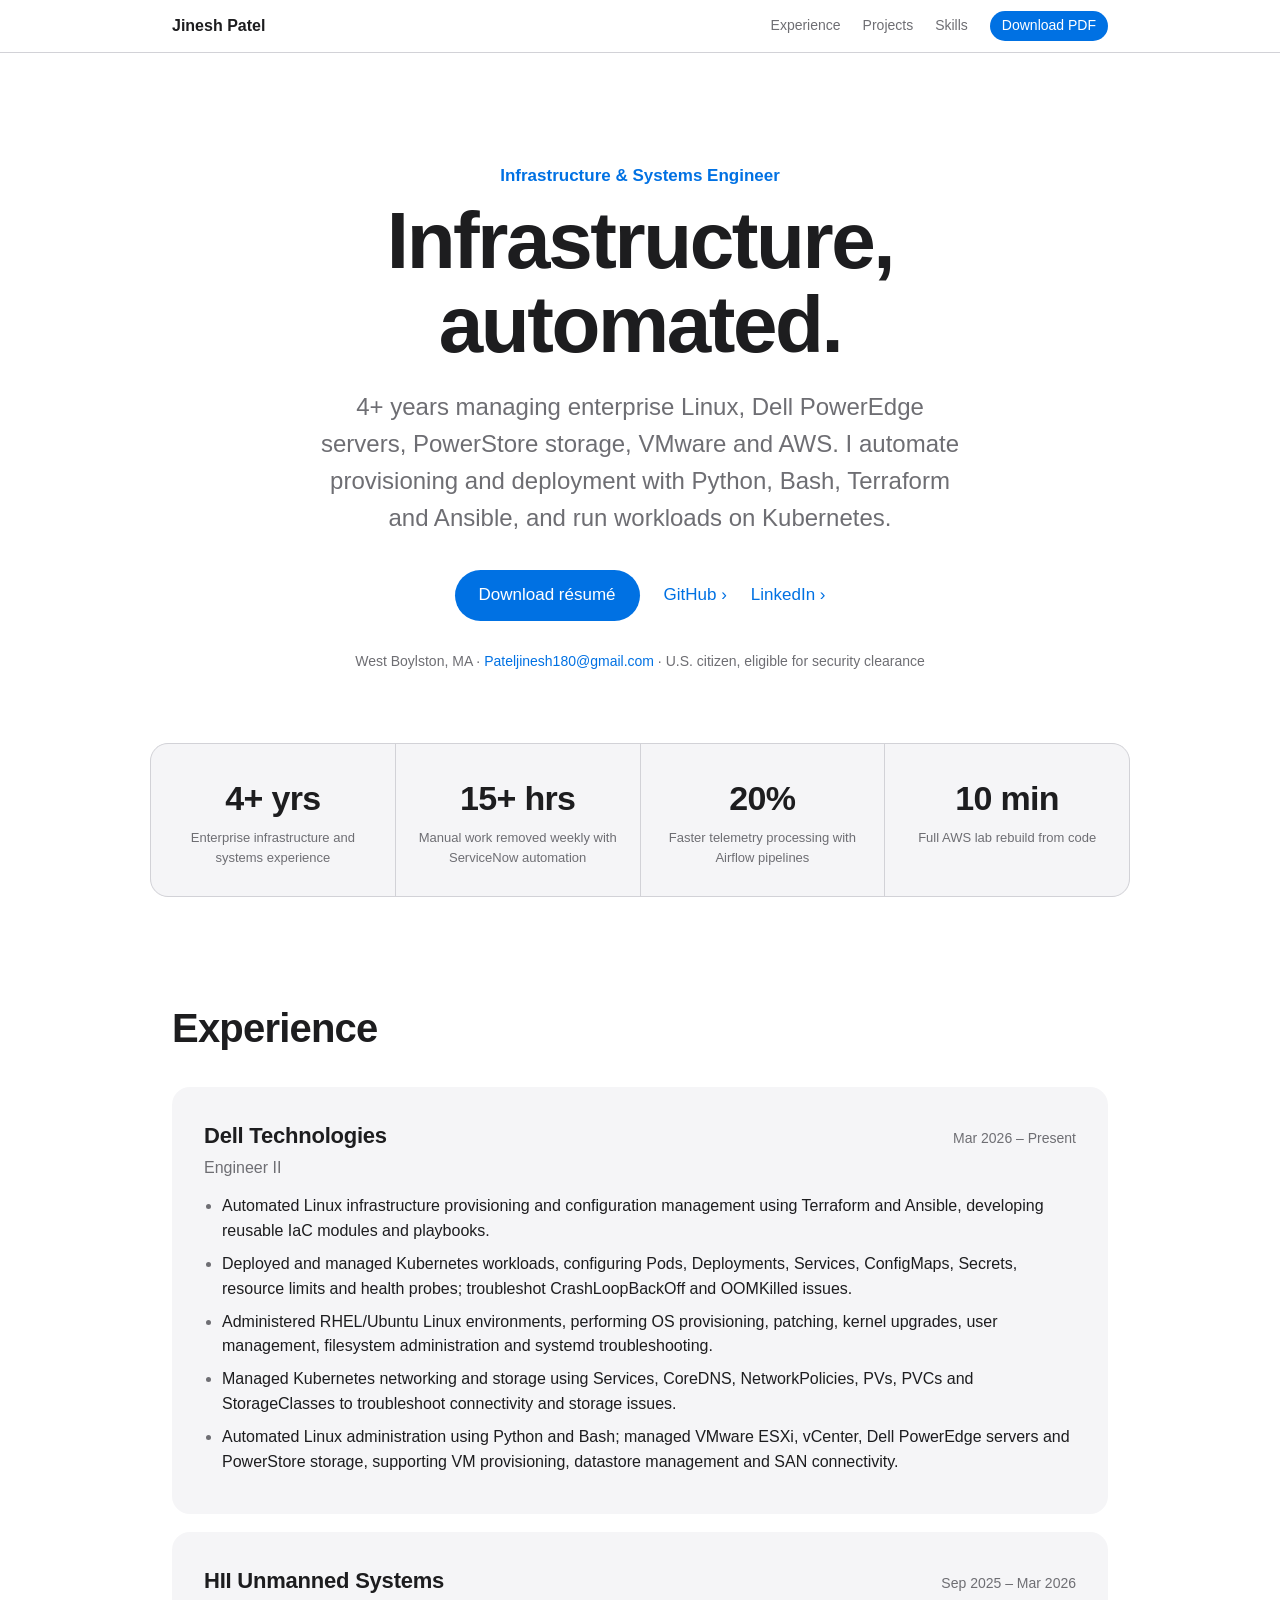
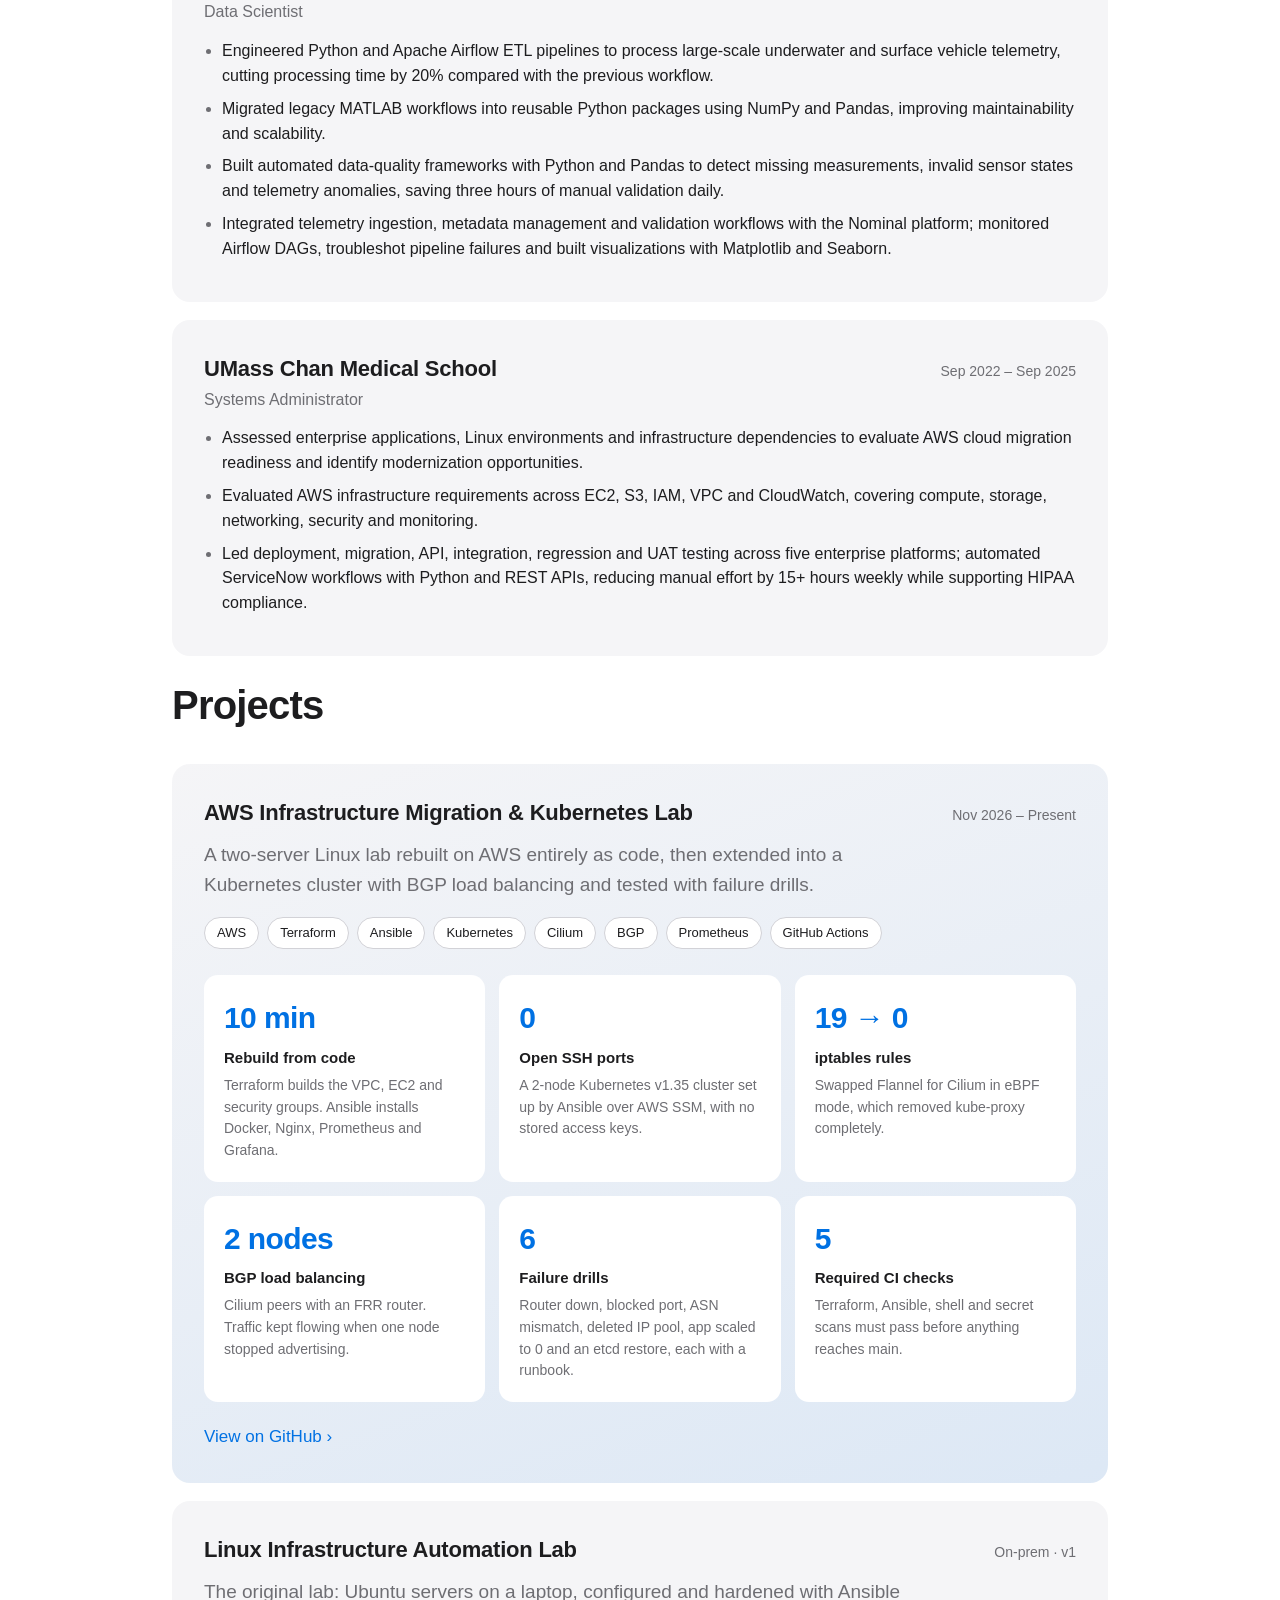
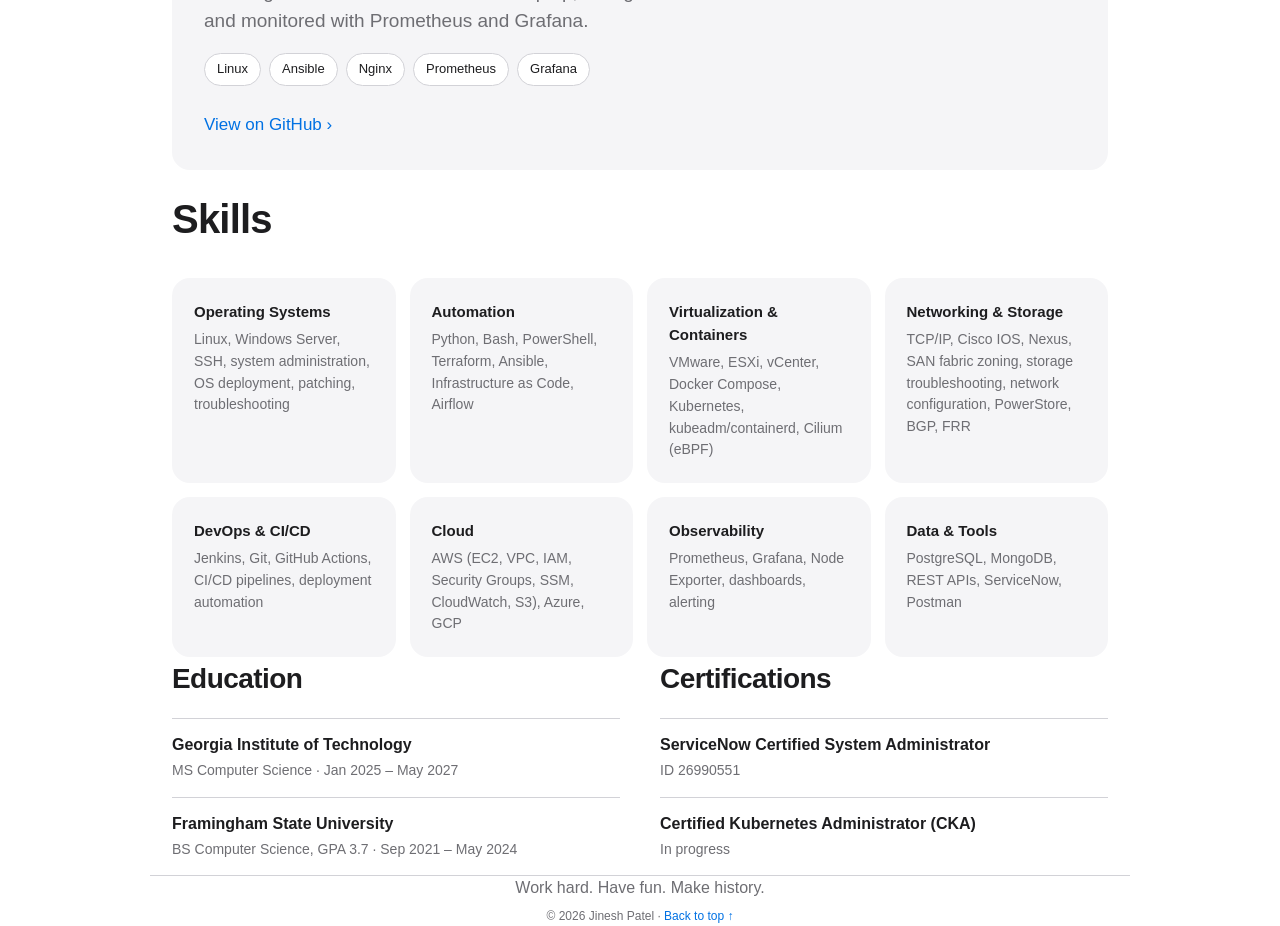
==== commit 563f299e: "Update site and PDF with latest resume" ====
--- a/index.html
+++ b/index.html
@@ -4,7 +4,7 @@
   <meta charset="UTF-8">
   <meta name="viewport" content="width=device-width, initial-scale=1.0">
   <title>Jinesh Patel · Infrastructure Engineer</title>
-  <meta name="description" content="Jinesh Patel, Infrastructure and Systems Engineer. Linux, VMware, AWS, Kubernetes, Terraform, Ansible.">
+  <meta name="description" content="Jinesh Patel, Infrastructure and Systems Engineer. Linux, Dell PowerEdge, PowerStore, VMware, AWS, Kubernetes, Terraform, Ansible.">
   <meta name="color-scheme" content="light dark">
   <link rel="stylesheet" href="style.css">
 </head>
@@ -23,7 +23,7 @@
 <header id="top" class="hero wrap">
   <p class="eyebrow">Infrastructure &amp; Systems Engineer</p>
   <h1>Infrastructure,<br>automated.</h1>
-  <p class="lede">4+ years across enterprise data centers, Linux, VMware, storage and AWS. I turn hours of manual setup into code that rebuilds in minutes.</p>
+  <p class="lede">4+ years managing enterprise Linux, Dell PowerEdge servers, PowerStore storage, VMware and AWS. I automate provisioning and deployment with Python, Bash, Terraform and Ansible, and run workloads on Kubernetes.</p>
   <div class="cta">
     <a class="btn primary" href="Jinesh_Patel_Resume.pdf" download>Download résumé</a>
     <a class="btn link" href="https://github.com/jineshptl">GitHub ›</a>
@@ -32,9 +32,9 @@
   <p class="meta">West Boylston, MA · <a href="mailto:Pateljinesh180@gmail.com">Pateljinesh180@gmail.com</a> · U.S. citizen, eligible for security clearance</p>
 </header>
 <section class="stats wrap">
-  <div><span class="num">&lt;1 hr</span><span class="label">Server deployment, down from several hours</span></div>
-  <div><span class="num">30+</span><span class="label">Linux servers patched and maintained</span></div>
-  <div><span class="num">~20</span><span class="label">Infrastructure incidents resolved monthly</span></div>
+  <div><span class="num">4+ yrs</span><span class="label">Enterprise infrastructure and systems experience</span></div>
+  <div><span class="num">15+ hrs</span><span class="label">Manual work removed weekly with ServiceNow automation</span></div>
+  <div><span class="num">20%</span><span class="label">Faster telemetry processing with Airflow pipelines</span></div>
   <div><span class="num">10 min</span><span class="label">Full AWS lab rebuild from code</span></div>
 </section>
 <section id="experience" class="wrap">
@@ -43,31 +43,30 @@
     <div class="row"><h3>Dell Technologies</h3><span class="date">Mar 2026 – Present</span></div>
     <p class="role">Engineer II</p>
     <ul>
-      <li>Manage infrastructure across 3 data center labs, automating Dell PowerEdge provisioning and configuration with Python, Bash, Terraform and Ansible, cutting deployment from several hours to under 1 hour.</li>
-      <li>Troubleshoot and resolve about 20 incidents per month, including escalations, across Linux, VMware, storage and network environments using SSH, system logs and monitoring dashboards.</li>
-      <li>Developed Python and Bash scripts that detect and automatically remediate recurring issues, and documented repeatable recovery procedures.</li>
-      <li>Administer OS patching, security updates and maintenance across 30+ Linux servers with pre- and post-maintenance validation.</li>
-      <li>Manage VMware ESXi hosts through vCenter and configure Dell PowerStore storage, SAN fabric zoning, VLANs and switch ports.</li>
-      <li>Monitor infrastructure health, hardware status and utilization through dashboards and alerts to catch issues before outages.</li>
+      <li>Automated Linux infrastructure provisioning and configuration management using Terraform and Ansible, developing reusable IaC modules and playbooks.</li>
+      <li>Deployed and managed Kubernetes workloads, configuring Pods, Deployments, Services, ConfigMaps, Secrets, resource limits and health probes; troubleshot CrashLoopBackOff and OOMKilled issues.</li>
+      <li>Administered RHEL/Ubuntu Linux environments, performing OS provisioning, patching, kernel upgrades, user management, filesystem administration and systemd troubleshooting.</li>
+      <li>Managed Kubernetes networking and storage using Services, CoreDNS, NetworkPolicies, PVs, PVCs and StorageClasses to troubleshoot connectivity and storage issues.</li>
+      <li>Automated Linux administration using Python and Bash; managed VMware ESXi, vCenter, Dell PowerEdge servers and PowerStore storage, supporting VM provisioning, datastore management and SAN connectivity.</li>
     </ul>
   </article>
   <article class="card">
     <div class="row"><h3>HII Unmanned Systems</h3><span class="date">Sep 2025 – Mar 2026</span></div>
-    <p class="role">Data Scientist Intern</p>
+    <p class="role">Data Scientist</p>
     <ul>
-      <li>Built Python and Apache Airflow pipelines to ingest and process large telemetry datasets from unmanned underwater and surface vehicles, cutting average processing time by 20%.</li>
-      <li>Implemented data validation checks for incomplete or invalid telemetry and debugged pipeline failures to improve reliability.</li>
-      <li>Automated sensor-state validation across REMUS vehicles with reusable testing and visualization templates, saving about 3 hours of manufacturing effort per day.</li>
-      <li>Migrated MATLAB analysis tools and physics-based performance calculations into automated Python pipelines.</li>
+      <li>Engineered Python and Apache Airflow ETL pipelines to process large-scale underwater and surface vehicle telemetry, cutting processing time by 20% compared with the previous workflow.</li>
+      <li>Migrated legacy MATLAB workflows into reusable Python packages using NumPy and Pandas, improving maintainability and scalability.</li>
+      <li>Built automated data-quality frameworks with Python and Pandas to detect missing measurements, invalid sensor states and telemetry anomalies, saving three hours of manual validation daily.</li>
+      <li>Integrated telemetry ingestion, metadata management and validation workflows with the Nominal platform; monitored Airflow DAGs, troubleshot pipeline failures and built visualizations with Matplotlib and Seaborn.</li>
     </ul>
   </article>
   <article class="card">
     <div class="row"><h3>UMass Chan Medical School</h3><span class="date">Sep 2022 – Sep 2025</span></div>
-    <p class="role">Systems Administrator Intern</p>
+    <p class="role">Systems Administrator</p>
     <ul>
-      <li>Automated enterprise IT workflows with Python, JavaScript and ServiceNow REST APIs, replacing 15+ hours of manual support work per week.</li>
-      <li>Led pre-release testing and troubleshooting across five enterprise platforms, reducing post-release incidents by 25%.</li>
-      <li>Developed Python scripts to monitor security events and analyze access logs, supporting HIPAA compliance.</li>
+      <li>Assessed enterprise applications, Linux environments and infrastructure dependencies to evaluate AWS cloud migration readiness and identify modernization opportunities.</li>
+      <li>Evaluated AWS infrastructure requirements across EC2, S3, IAM, VPC and CloudWatch, covering compute, storage, networking, security and monitoring.</li>
+      <li>Led deployment, migration, API, integration, regression and UAT testing across five enterprise platforms; automated ServiceNow workflows with Python and REST APIs, reducing manual effort by 15+ hours weekly while supporting HIPAA compliance.</li>
     </ul>
   </article>
 </section>
@@ -103,8 +102,8 @@
   <div class="grid">
     <div class="tile"><h4>Operating Systems</h4><p>Linux, Windows Server, SSH, system administration, OS deployment, patching, troubleshooting</p></div>
     <div class="tile"><h4>Automation</h4><p>Python, Bash, PowerShell, Terraform, Ansible, Infrastructure as Code, Airflow</p></div>
-    <div class="tile"><h4>Virtualization &amp; Containers</h4><p>VMware ESXi, vCenter, Docker Compose, Kubernetes, kubeadm/containerd, Cilium (eBPF)</p></div>
-    <div class="tile"><h4>Networking &amp; Storage</h4><p>TCP/IP, Cisco IOS, Nexus, SAN fabric zoning, PowerStore, BGP, FRR</p></div>
+    <div class="tile"><h4>Virtualization &amp; Containers</h4><p>VMware, ESXi, vCenter, Docker Compose, Kubernetes, kubeadm/containerd, Cilium (eBPF)</p></div>
+    <div class="tile"><h4>Networking &amp; Storage</h4><p>TCP/IP, Cisco IOS, Nexus, SAN fabric zoning, storage troubleshooting, network configuration, PowerStore, BGP, FRR</p></div>
     <div class="tile"><h4>DevOps &amp; CI/CD</h4><p>Jenkins, Git, GitHub Actions, CI/CD pipelines, deployment automation</p></div>
     <div class="tile"><h4>Cloud</h4><p>AWS (EC2, VPC, IAM, Security Groups, SSM, CloudWatch, S3), Azure, GCP</p></div>
     <div class="tile"><h4>Observability</h4><p>Prometheus, Grafana, Node Exporter, dashboards, alerting</p></div>
